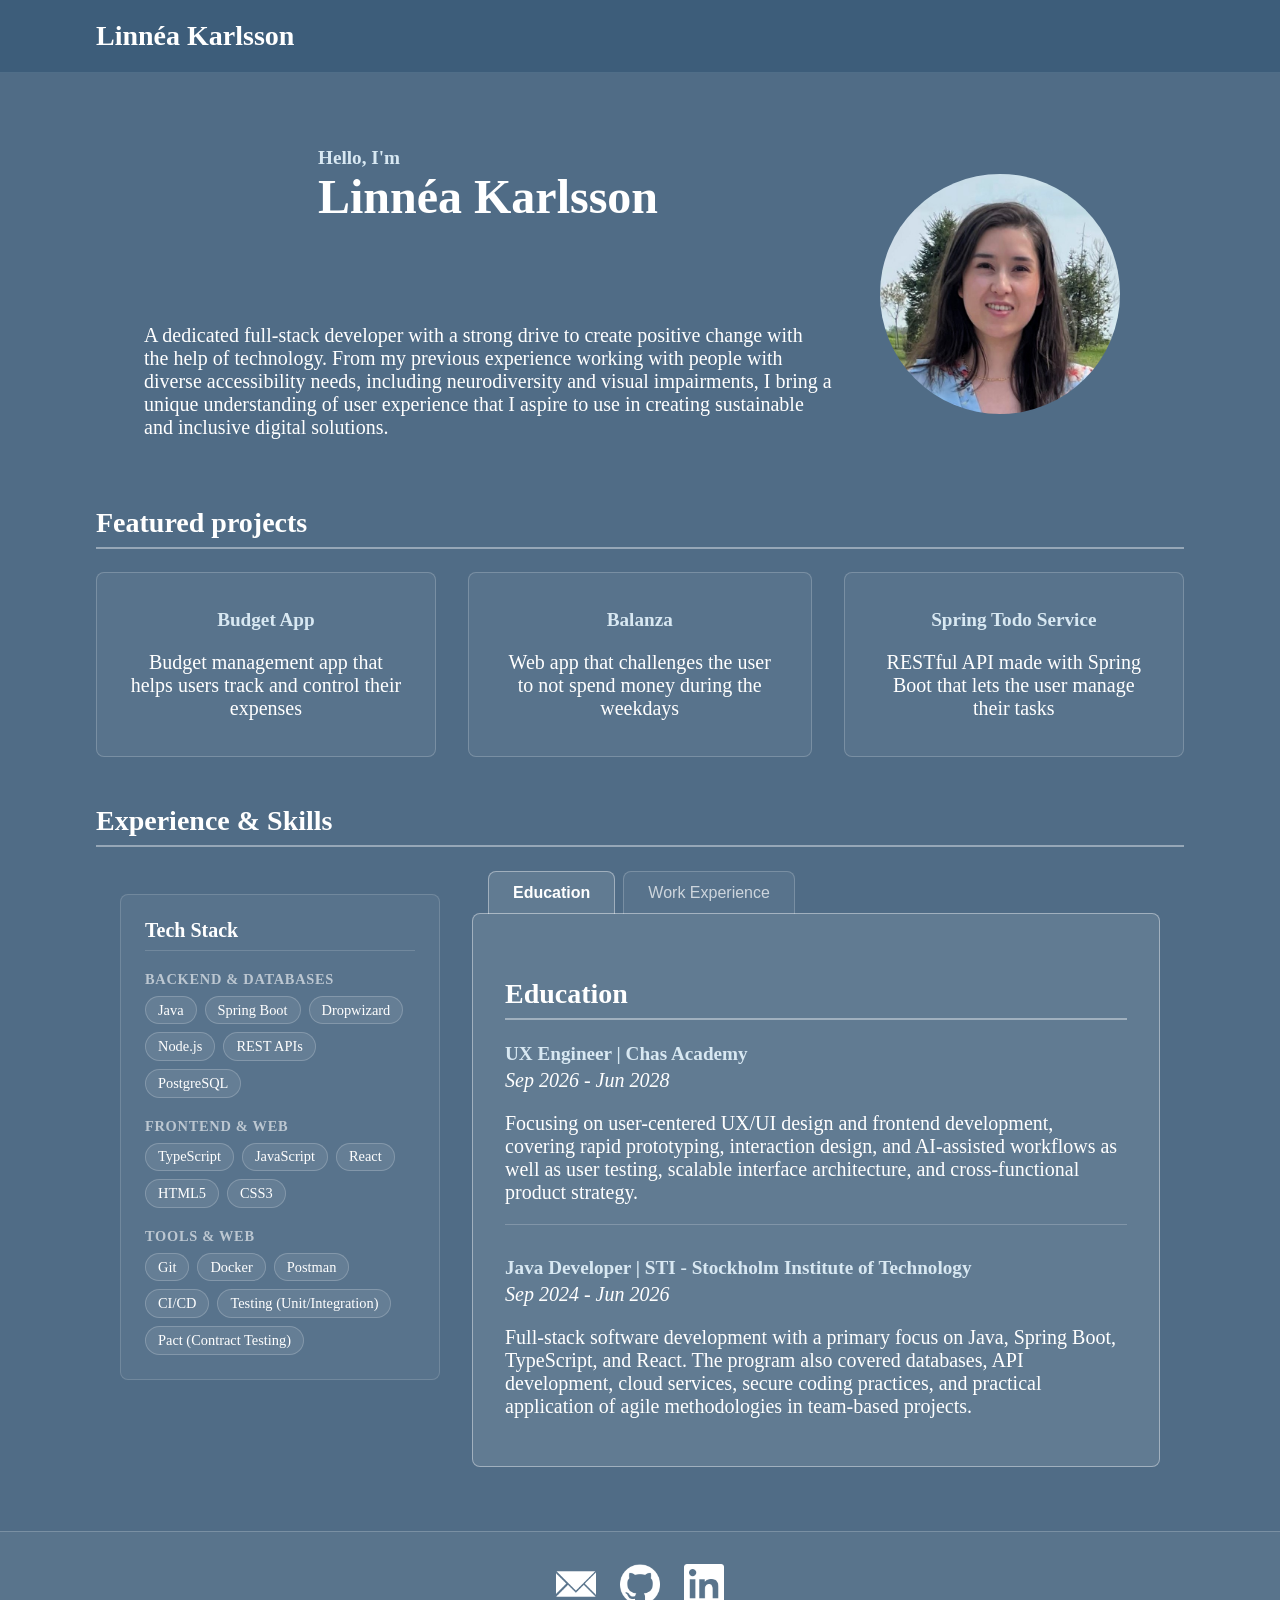
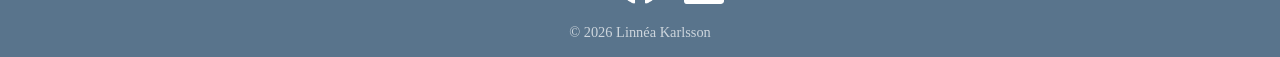
==== index.html @ 297b8100 "add README, rename html file to index.html, improve accessibility" ====
<!doctype html>
<html lang="en">
  <head>
    <meta charset="UTF-8" />
    <meta name="viewport" content="width=device-width, initial-scale=1.0" />
    <title>Linnéa Karlsson</title>
    <link rel="stylesheet" href="style.css" />
    <script src="script.js" defer></script>
  </head>
  <body>
    <header>
      <nav>
        <a href="#">Linnéa Karlsson</a>
      </nav>
    </header>

    <main>
      <!-- intro -->
      <section id="intro">
        <article class="intro-content">
          <div class="intro-header">
            <h3 class="intro-greeting">Hello, I'm</h3>
            <h1 id="title">Linnéa Karlsson</h1>
          </div>
          <p id="intro-description">
            A dedicated full-stack developer with a strong drive to create
            positive change with the help of technology. From my previous
            experience working with people with diverse accessibility needs,
            including neurodiversity and visual impairments, I bring a unique
            understanding of user experience that I aspire to use in creating
            sustainable and inclusive digital solutions.
          </p>
        </article>

        <img
          src="images/profile-square.jpg"
          alt="Picture of Linnéa Karlsson"
          id="profile-pic"
        />
      </section>

      <!-- projects -->
      <section id="projects">
        <h2><strong>Featured projects</strong></h2>
        <ul>
          <article class="card">
            <h3>
              <a
                href="https://github.com/lxnneak/budget-app-enterprise"
                target="_blank"
                rel="noopener noreferrer"
                aria-label="Budget App (opens in a new tab)"
              >
                Budget App
              </a>
            </h3>
            <p>
              Budget management app that helps users track and control their
              expenses
            </p>
          </article>

          <article class="card">
            <h3>
              <a
                href="https://github.com/davidlkarlsson/Balanza"
                target="_blank"
                rel="noopener noreferrer"
                aria-label="Balanza (opens in a new tab)"
              >
                Balanza
              </a>
            </h3>
            <p>
              Web app that challenges the user to not spend money during the
              weekdays
            </p>
          </article>

          <article class="card">
            <h3>
              <a
                href="https://github.com/tHaraldsson/spring-todo-service"
                target="_blank"
                rel="noopener noreferrer"
                aria-label="Spring Todo Service (opens in a new tab)"
              >
                Spring Todo Service
              </a>
            </h3>
            <p>
              RESTful API made with Spring Boot that lets the user manage their
              tasks
            </p>
          </article>
        </ul>
      </section>

      <h2><strong>Experience & Skills</strong></h2>

      <section class="portfolio-grid-wrapper">
        <!-- tech stack -->
        <aside class="tech-stack-container" aria-label="Tech Stack">
          <h3 class="tech-stack-title">Tech Stack</h3>

          <div class="tech-group">
            <h4>Backend & Databases</h4>
            <ul class="tech-pills">
              <li>Java</li>
              <li>Spring Boot</li>
              <li>Dropwizard</li>
              <li>Node.js</li>
              <li>REST APIs</li>
              <li>PostgreSQL</li>
            </ul>
          </div>

          <div class="tech-group">
            <h4>Frontend & Web</h4>
            <ul class="tech-pills">
              <li>TypeScript</li>
              <li>JavaScript</li>
              <li>React</li>
              <li>HTML5</li>
              <li>CSS3</li>
            </ul>
          </div>

          <div class="tech-group">
            <h4>Tools & Web</h4>
            <ul class="tech-pills">
              <li>Git</li>
              <li>Docker</li>
              <li>Postman</li>
              <li>CI/CD</li>
              <li>Testing (Unit/Integration)</li>
              <li>Pact (Contract Testing)</li>
            </ul>
          </div>
        </aside>

        <!-- resume -->
        <section class="tab-wrapper">
          <div id="toggle-buttons">
            <button
              id="education-btn"
              type="button"
              class="active"
              aria-pressed="true"
              aria-controls="education"
            >
              Education
            </button>
            <button
              id="work-experience-btn"
              type="button"
              aria-pressed="false"
              aria-controls="work-experience"
            >
              Work Experience
            </button>
          </div>

          <!-- resume sections  -->
          <section id="education" class="active">
            <h2><strong>Education</strong></h2>
            <article class="resume-item">
              <h3 class="school-name">UX Engineer | Chas Academy</h3>
              <p class="date-range">Sep 2026 - Jun 2028</p>
              <p class="description">
                Focusing on user-centered UX/UI design and frontend development,
                covering rapid prototyping, interaction design, and AI-assisted
                workflows as well as user testing, scalable interface
                architecture, and cross-functional product strategy.
              </p>
            </article>

            <article class="resume-item">
              <h3 class="school-name">
                Java Developer | STI - Stockholm Institute of Technology
              </h3>
              <p class="date-range">Sep 2024 - Jun 2026</p>
              <p class="description">
                Full-stack software development with a primary focus on Java,
                Spring Boot, TypeScript, and React. The program also covered
                databases, API development, cloud services, secure coding
                practices, and practical application of agile methodologies in
                team-based projects.
              </p>
            </article>
          </section>

          <section id="work-experience" hidden>
            <h2><strong>Work Experience</strong></h2>
            <article class="resume-item">
              <h3 class="workplace">
                Software Developer Intern | Svenska Postkodlotteriet
              </h3>
              <p class="date-range">Jan - May 2026</p>
              <p class="description">
                Focused on backend development, migrating endpoints to
                Java-based microservices and managing API data flows. Applied
                practical testing methodology in Postman and conducted contract
                testing with Pact.
              </p>
            </article>

            <article class="resume-item">
              <h3 class="workplace">
                Relief Worker | BonZi personligt stöd AB
              </h3>
              <p class="date-range">Sep 2024 - ongoing</p>
              <p class="description">
                Providing tailored support to families with children with
                neurodevelopmental disorders, demonstrating high responsibility,
                adaptability, and clear communication.
              </p>
            </article>

            <article class="resume-item">
              <h3 class="workplace">Support Worker | AIS ledsagarservice</h3>
              <p class="date-range">Oct 2018 - Sep 2024</p>
              <p class="description">
                Assisted individuals with various disabilities to support their
                independence, building strong relationships through empathy and
                active listening.
              </p>
            </article>

            <article class="resume-item">
              <h3 class="workplace">
                Preschool Teacher Assistant | Förskolan Lyktan
              </h3>
              <p class="date-range">Dec 2018 - Jul 2024</p>
              <p class="description">
                Conducted daily pedagogical activities in teams, developing
                strong skills in collaboration, conflict resolution, and
                fast-paced environment management.
              </p>
            </article>
          </section>
        </section>
      </section>
    </main>

    <footer>
      <nav aria-label="Social and Contact Links">
        <ul class="contact-icons">
          <li>
            <a href="mailto:lienlinneakarlsson@gmail.com" aria-label="Email me">
              <img
                src="images/email-envelope-white-icon.webp"
                alt="Email Icon"
              />
            </a>
          </li>
          <li>
            <a
              href="https://github.com/lxnneak"
              target="_blank"
              rel="noopener noreferrer"
              aria-label="GitHub Profile (opens in a new tab)"
            >
              <img src="images/github-white-icon.webp" alt="GitHub Icon" />
            </a>
          </li>
          <li>
            <a
              href="https://linkedin.com/in/lienlinneakarlsson"
              target="_blank"
              rel="noopener noreferrer"
              aria-label="LinkedIn Profile (opens in a new tab)"
            >
              <img
                src="images/linkedin-app-white-icon.webp"
                alt="LinkedIn Icon"
              />
            </a>
          </li>
        </ul>
      </nav>
      <p>&copy; 2026 Linnéa Karlsson</p>
    </footer>
  </body>
</html>
---- style.css ----
*,
*::before,
*::after {
  box-sizing: border-box;
}

body {
  display: flex;
  flex-direction: column;
  gap: 3rem;
  width: 100%;
  /* min-height: 100vh; */
  margin: 0 auto; /* left right 0*/
  background-color: rgb(54, 87, 117, 0.87);
  color: #fff;
  font-size: 1.25rem;
}

/* header & navigation */
header {
  position: fixed;
  top: 0;
  inset-inline: 0;
  width: 100%;
  padding: 1.25rem 2rem;
  margin: 0;
  background-color: rgba(54, 87, 117, 0.7);
  border-bottom: 1px solid rgba(255, 255, 255, 0.1);
  z-index: 1000;
  transition: all 0.3s ease;
}

header.scrolled {
  padding: 0.75rem 2rem;
  background-color: rgb(54, 87, 117);
  border-bottom-color: rgba(255, 255, 255, 0.3);
  box-shadow: 0 4px 20px rgba(0, 0, 0, 0.3);
}

nav {
  display: flex;
  align-items: center;
  justify-content: space-between;
  gap: 1.5rem;
  width: min(100%, 68rem);
  margin-inline: auto;
}

nav > a {
  text-decoration: none;
  font-size: 1.75rem;
  font-weight: bold;
}

h1 {
  font-size: 3rem;
}

h2 {
  width: 100%;
  padding-bottom: 0.5rem;
  border-bottom: 2px solid rgba(255, 255, 255, 0.4);
  font-size: 1.75rem;
  margin-top: 3rem;
}

h3 {
  font-size: 1.2rem;
  font-weight: 600;
  color: #d8e8f2;
}

a {
  color: inherit;
  text-decoration: none;
  text-underline-offset: 0.25em;
}

a:hover,
a:focus-visible {
  text-decoration: underline;
}

button:focus-visible {
  outline: 3px solid #ffffff;
  outline-offset: 3px;
  z-index: 3;
}

main {
  width: min(100%, 72rem);
  padding: 3rem 2rem;
  margin-top: 2rem; /* gives space below the header */
  margin-left: auto;
  margin-right: auto;
  padding-bottom: 1rem;
}

/* intro section */

#intro {
  display: flex;
  flex-direction: row;
  align-items: center;
  gap: 2rem;
  margin: 3rem;
}

.intro-content {
  display: flex;
  flex-direction: column;
  align-items: center;
  gap: 2rem;
}

.intro-header {
  display: flex;
  flex-direction: column;
  align-items: flex-start;
  gap: 0;
}

#title {
  margin-top: 0;
}

.intro-greeting {
  text-align: left;
  margin-bottom: 0;
}

#intro-description {
  flex: 1;
}

#profile-pic {
  height: 15rem;
  border-radius: 50%;
  margin: 0 1rem;
}

/* projects section */

#projects ul {
  display: flex;
  text-align: center;
  justify-content: space-between;
  gap: 2rem;
  padding: 0;
}

.card {
  padding: 1rem 2rem;
  border: 1px solid rgba(255, 255, 255, 0.2);
  border-radius: 0.5rem;
  background-color: rgba(255, 255, 255, 0.05);
}

/* experience section */

.portfolio-grid-wrapper {
  display: flex;
  flex-direction: row;
  align-items: flex-start;
  gap: 2rem;
  max-width: 65rem; /* Expanded to comfortably fit both columns */
  margin: 0 auto;
}

/* tech stack section */

.tech-stack-container {
  width: 20rem;
  background-color: rgba(255, 255, 255, 0.05);
  border: 1px solid rgba(255, 255, 255, 0.15);
  border-radius: 0.5rem;
  padding: 1.5rem;
  margin-top: 1.5rem;
}

.tech-stack-title {
  font-size: 1.25rem;
  color: #ffffff;
  margin-top: 0;
  margin-bottom: 1.25rem;
  border-bottom: 1px solid rgba(255, 255, 255, 0.15);
  padding-bottom: 0.5rem;
}

.tech-group {
  margin-bottom: 1.25rem;
}

.tech-group:last-child {
  margin-bottom: 0;
}

.tech-group h4 {
  font-size: 0.9rem;
  text-transform: uppercase;
  letter-spacing: 0.05em;
  color: rgba(255, 255, 255, 0.6);
  margin-bottom: 0.5rem;
}

.tech-pills {
  display: flex;
  flex-wrap: wrap;
  gap: 0.5rem;
  list-style: none;
  padding: 0;
  margin: 0;
}

.tech-pills li {
  background-color: rgba(255, 255, 255, 0.08);
  border: 1px solid rgba(255, 255, 255, 0.2);
  color: #ffffff;
  font-size: 0.9rem;
  padding: 0.3rem 0.75rem;
  border-radius: 2rem;
  transition: all 0.2s ease;
  cursor: default;
}

/* resume tabs */

.tab-wrapper {
  flex: 1;
  width: 100%;
}

#toggle-buttons {
  display: flex;
  gap: 0.5rem;
  justify-content: flex-start;
  margin-bottom: 0;
  padding-left: 1rem;
}

#education-btn,
#work-experience-btn {
  padding: 0.75rem 1.5rem;
  font-size: 1rem;
  color: rgba(255, 255, 255, 0.7);
  background-color: rgba(255, 255, 255, 0.05);
  border: 1px solid rgba(255, 255, 255, 0.2);
  border-top-left-radius: 0.5rem;
  border-top-right-radius: 0.5rem;
  border-bottom: none; /* Leaves bottom open to merge with section */
  cursor: pointer;
  position: relative;
  top: 1px; /* Overlaps section top border by 1px */
  transition: all 0.2s ease;
}

#education-btn:hover,
#work-experience-btn:hover {
  background-color: rgba(255, 255, 255, 0.2);
}

#education-btn.active,
#work-experience-btn.active {
  background-color: rgba(255, 255, 255, 0.1);
  color: #ffffff;
  border-color: rgba(255, 255, 255, 0.4);
  font-weight: 600;
  z-index: 2;
}

#education.active,
#work-experience.active {
  display: block;
  border: 1px solid rgba(255, 255, 255, 0.4);
  border-radius: 0.5rem;
  padding: 1rem 2rem;
  background-color: rgba(255, 255, 255, 0.1);
  position: relative;
  z-index: 1;
}

#education[hidden],
#work-experience[hidden] {
  display: none;
}

.resume-item {
  margin-bottom: 2rem;
  border-bottom: 1px solid rgba(255, 255, 255, 0.2);
}

/* remove border for the last item */
.resume-item:last-child {
  border-bottom: none;
}

.school-name,
.workplace {
  margin-bottom: 0.25rem;
}

.date-range {
  font-style: italic;
  margin-top: 0;
}

footer {
  display: flex;
  flex-direction: column;
  width: 100%;
  text-align: center;
  padding: 1rem 0;
  background-color: rgba(255, 255, 255, 0.05);
  border-top: 1px solid rgba(255, 255, 255, 0.2);
  color: rgba(255, 255, 255, 0.7);
  font-size: 0.9rem;
}

/* contact links */

footer nav {
  justify-content: center;
  width: 100%;
  margin: 1rem 0;
}

.contact-icons {
  display: flex;
  gap: 1.5rem;
  list-style: none;
  padding: 0;
  margin: 0;
}

.contact-icons img {
  width: 2.5rem;
  height: 2.5rem;
  transition:
    opacity 0.2s ease,
    transform 0.2s ease;
}

.contact-icons a:hover img {
  opacity: 0.7;
  transform: translateY(-2px); /* Subtle lift on hover */
}

footer p {
  margin: 0;
}

/* media queries for responsive design */

@media (max-width: 50rem) {
  #intro {
    flex-direction: column-reverse;
    text-align: center;
    gap: 1.5rem;
    margin: 1rem 0;
  }

  .intro-content {
    width: 100%;
    gap: 0;
  }

  img#profile-pic {
    width: 180px;
    height: 180px;
    margin: 0 auto;
  }

  #projects ul {
    flex-direction: column;
    align-items: center;
    gap: 1rem;
  }

  .card {
    width: 20rem;
  }

  .portfolio-grid-wrapper {
    flex-direction: column;
  }

  .tech-stack-container {
    width: 100%;
    margin-top: 0;
  }

  main {
  }
}

@media (max-width: 25rem) {
  #toggle-buttons {
    padding-left: 0.5rem;
    gap: 0.25rem;
  }

  #education-btn,
  #work-experience-btn {
    font-size: 0.8rem;
    padding: 0.5rem 1rem;
  }
}

/* fix footer at the bottom for tall screens */
@media (min-height: 92rem) {
  footer {
    position: fixed;
    bottom: 0;
  }
}
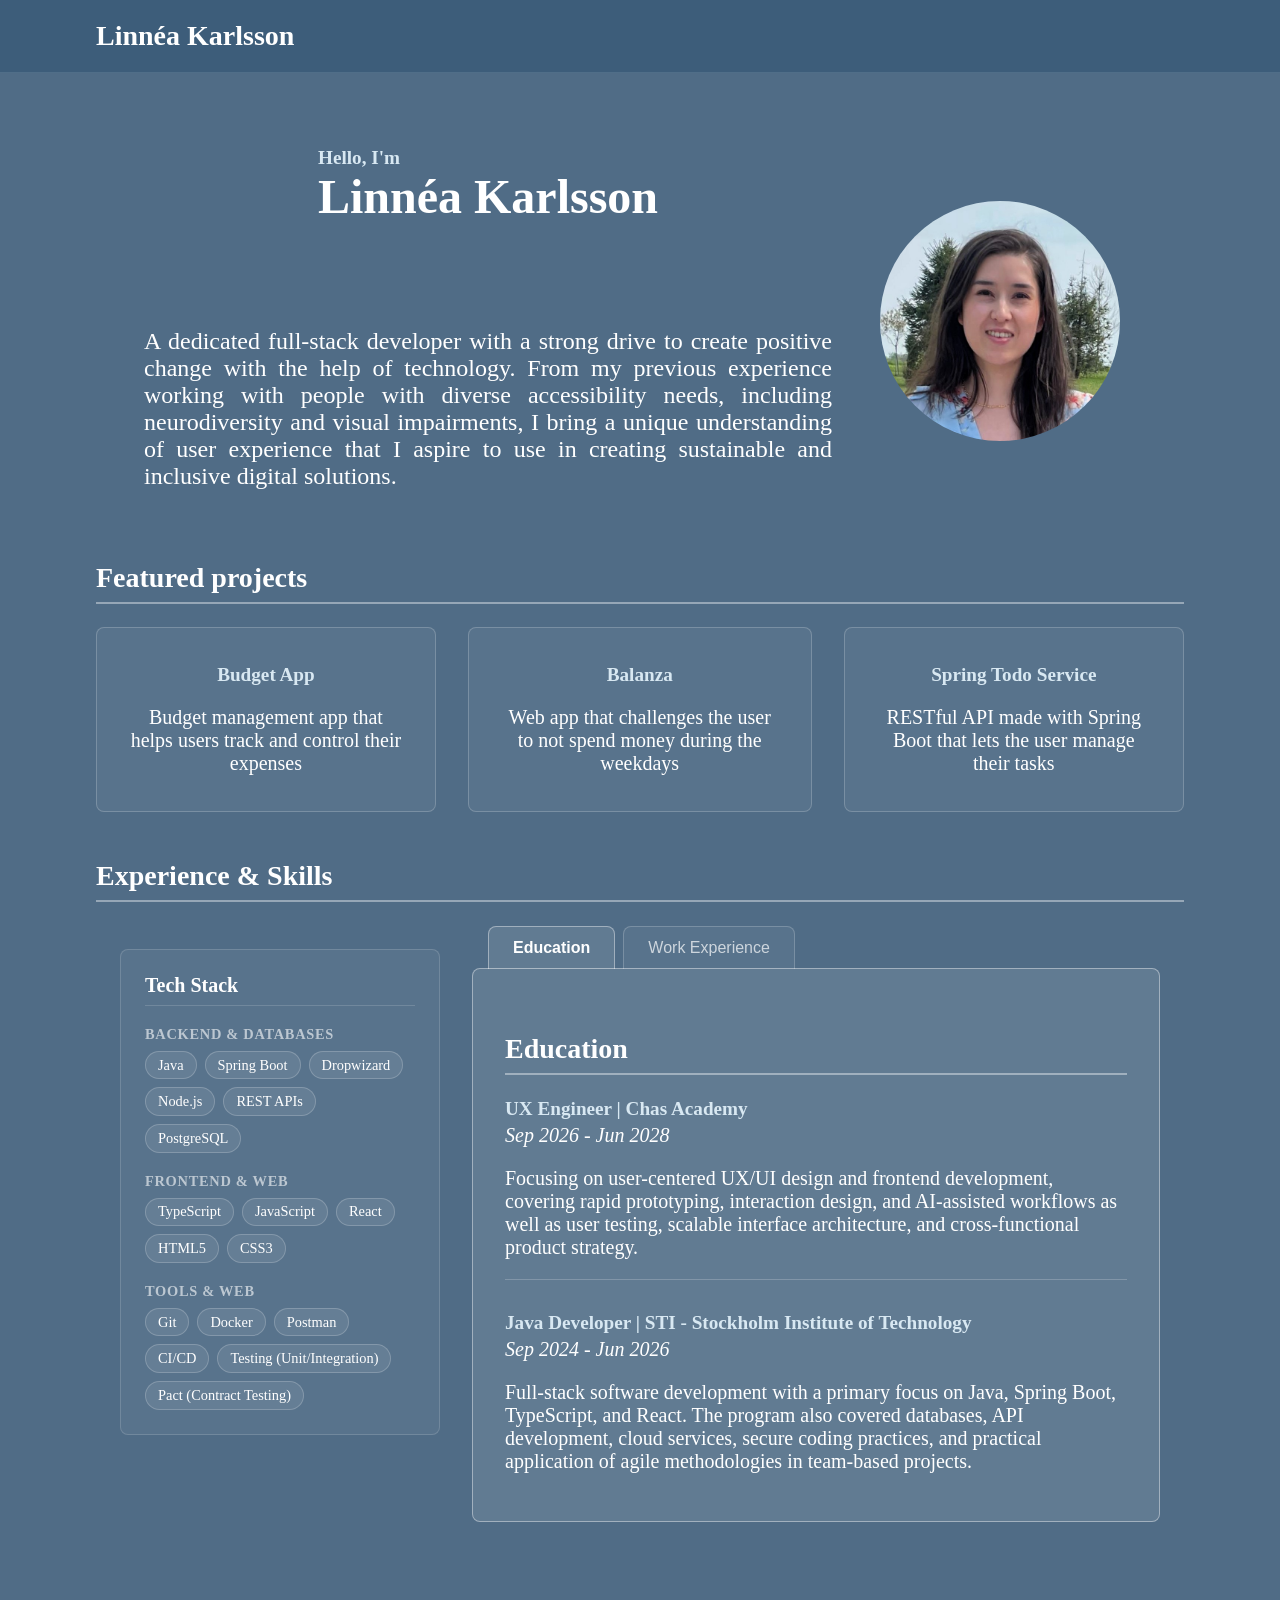
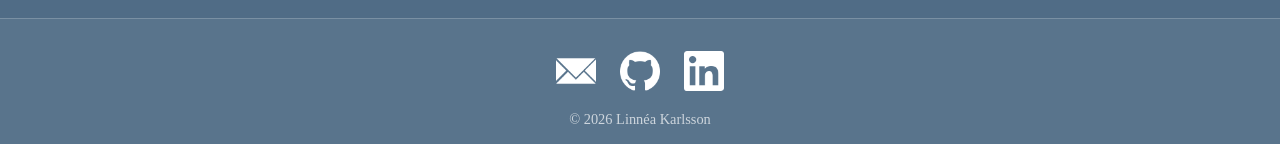
==== commit a3febdd3: "add clarifying comments, adjust styling" ====
--- a/index.html
+++ b/index.html
@@ -41,7 +41,7 @@
 
       <!-- projects -->
       <section id="projects">
-        <h2><strong>Featured projects</strong></h2>
+        <h2>Featured projects</h2>
         <ul>
           <article class="card">
             <h3>
@@ -96,7 +96,7 @@
         </ul>
       </section>
 
-      <h2><strong>Experience & Skills</strong></h2>
+      <h2>Experience & Skills</h2>
 
       <section class="portfolio-grid-wrapper">
         <!-- tech stack -->
@@ -161,9 +161,9 @@
             </button>
           </div>
 
-          <!-- resume sections  -->
+          <!-- resume tabs  -->
           <section id="education" class="active">
-            <h2><strong>Education</strong></h2>
+            <h2>Education</h2>
             <article class="resume-item">
               <h3 class="school-name">UX Engineer | Chas Academy</h3>
               <p class="date-range">Sep 2026 - Jun 2028</p>
@@ -191,7 +191,7 @@
           </section>
 
           <section id="work-experience" hidden>
-            <h2><strong>Work Experience</strong></h2>
+            <h2>Work Experience</h2>
             <article class="resume-item">
               <h3 class="workplace">
                 Software Developer Intern | Svenska Postkodlotteriet
--- a/style.css
+++ b/style.css
@@ -9,8 +9,7 @@
   flex-direction: column;
   gap: 3rem;
   width: 100%;
-  /* min-height: 100vh; */
-  margin: 0 auto; /* left right 0*/
+  margin: 0 auto;
   background-color: rgb(54, 87, 117, 0.87);
   color: #fff;
   font-size: 1.25rem;
@@ -93,7 +92,6 @@
   margin-top: 2rem; /* gives space below the header */
   margin-left: auto;
   margin-right: auto;
-  padding-bottom: 1rem;
 }
 
 /* intro section */
@@ -125,12 +123,13 @@
 }
 
 .intro-greeting {
-  text-align: left;
   margin-bottom: 0;
 }
 
 #intro-description {
   flex: 1;
+  text-align: justify;
+  font-size: 1.5rem;
 }
 
 #profile-pic {
@@ -351,7 +350,7 @@
 
 /* media queries for responsive design */
 
-@media (max-width: 50rem) {
+@media (max-width: 52rem) {
   #intro {
     flex-direction: column-reverse;
     text-align: center;
@@ -390,6 +389,7 @@
   }
 
   main {
+    padding-bottom: 1rem;
   }
 }
 
